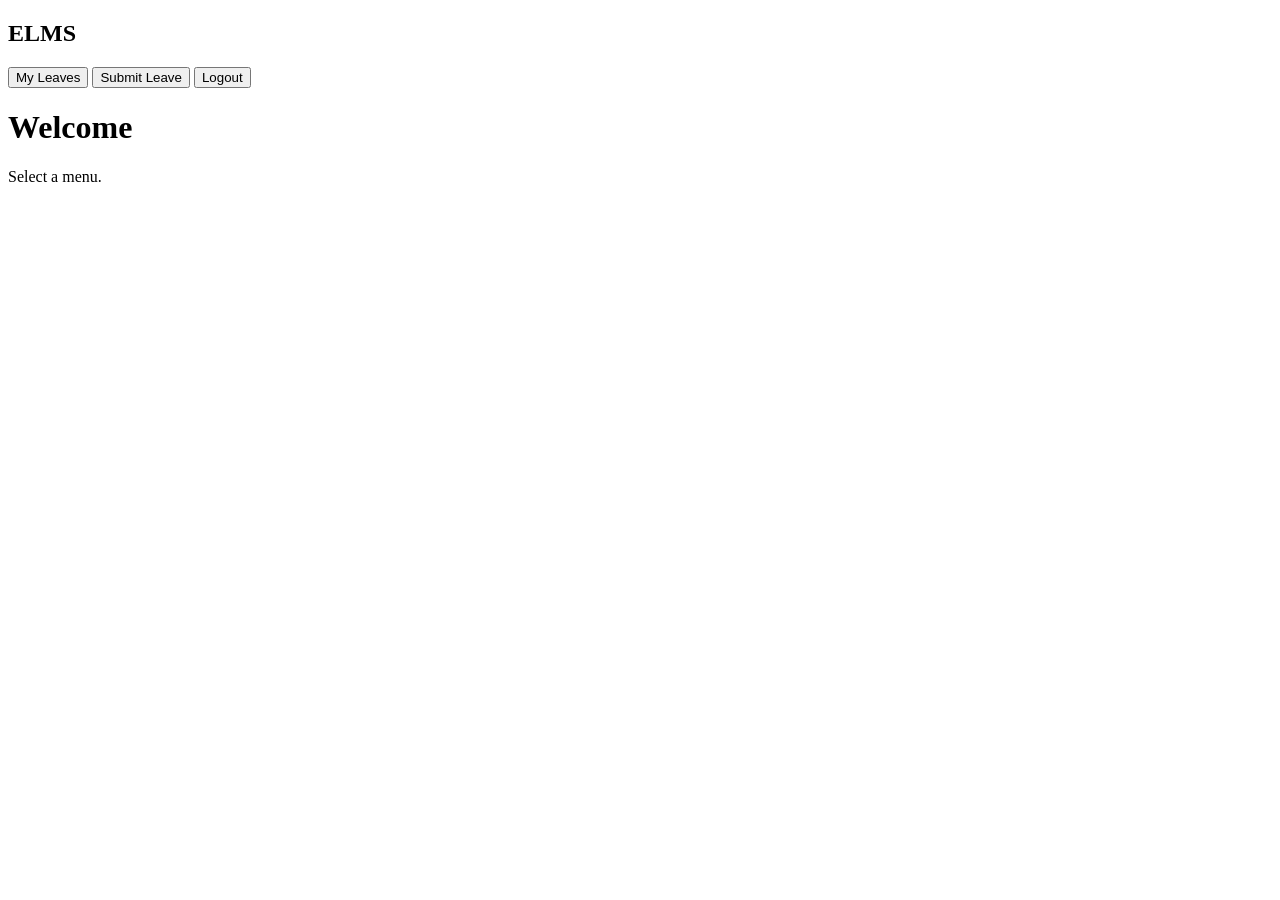
==== elms/src/main/resources/static/dashboard.html @ 824d63b7 "UI v1" ====
<!DOCTYPE html>
<html lang="">

<head>

    <title>Dashboard</title>

    <link rel="stylesheet" href="css/dashboard.css">

</head>

<body>

<div class="sidebar">

    <h2>ELMS</h2>

    <button onclick="showMyLeave()">
        My Leaves
    </button>

    <button onclick="showLeaveForm()">
        Submit Leave
    </button>

    <button id="adminMenu" style="display:none;" onclick="showAllLeave()">
        All Leaves
    </button>

    <button onclick="logout()">
        Logout
    </button>

</div>

<div class="content">

    <h1>Welcome</h1>

    <div id="pageContent">

        Select a menu.

    </div>

</div>

<script src="js/dashboard.js"></script>

</body>

</html>
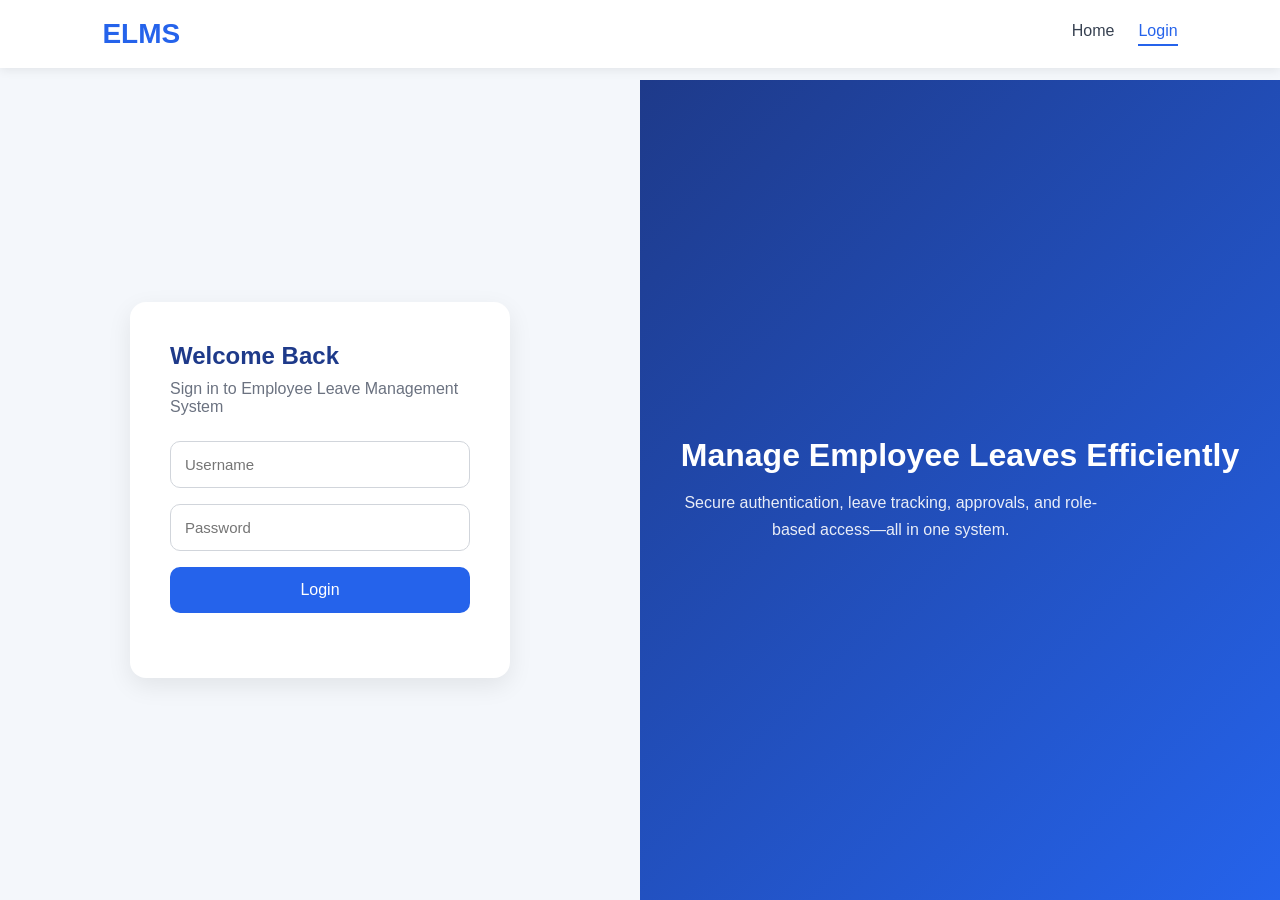
==== commit 9665dac3: "Version 2" ====
--- a/elms/src/main/resources/static/dashboard.html
+++ b/elms/src/main/resources/static/dashboard.html
@@ -1,52 +1,60 @@
 <!DOCTYPE html>
-<html lang="">
+<html lang="en">
+<head>
+    <meta charset="UTF-8">
+    <meta name="viewport" content="width=device-width, initial-scale=1.0">
+    <title>ELMS Dashboard</title>
 
-<head>
-
-    <title>Dashboard</title>
-
-    <link rel="stylesheet" href="css/dashboard.css">
-
+    <link rel="stylesheet" href="elms-frontend/css/dashboard.css">
 </head>
 
 <body>
 
 <div class="sidebar">
 
-    <h2>ELMS</h2>
+    <div class="logo" onclick="goHome()">ELMS</div>
 
-    <button onclick="showMyLeave()">
-        My Leaves
+    <!-- Employee -->
+    <button id="myLeavesBtn" onclick="showMyLeaves()">My Leaves</button>
+    <button id="submitLeaveBtn" onclick="showLeaveForm()">Submit Leave</button>
+
+    <!-- Manager/Admin -->
+    <button id="dashboardBtn" onclick="showDashboard()" style="display:none;">Dashboard</button>
+    <button id="employeeBtn" onclick="loadEmployees()" style="display:none;">Employees</button>
+    <button id="leaveRequestBtn" onclick="loadLeaves()" style="display:none;">Leave Requests</button>
+
+    <!-- Admin only -->
+    <button id="addEmployeeBtn" onclick="showEmployeeForm()" style="display:none;">
+        Add Employee
     </button>
 
-    <button onclick="showLeaveForm()">
-        Submit Leave
-    </button>
-
-    <button id="adminMenu" style="display:none;" onclick="showAllLeave()">
-        All Leaves
-    </button>
-
-    <button onclick="logout()">
-        Logout
-    </button>
+    <button onclick="logout()">Logout</button>
 
 </div>
 
-<div class="content">
+<div class="main">
 
-    <h1>Welcome</h1>
+    <header class="top-bar">
+        <div>
+            <h1 id="welcomeText">Welcome</h1>
+        </div>
+        <div class="user-profile-badge">
+            <div class="person-icon-wrapper small">
+                <svg class="person-icon" viewBox="0 0 24 24" fill="none" stroke="currentColor" stroke-width="2" stroke-linecap="round" stroke-linejoin="round">
+                    <path d="M20 21v-2a4 4 0 0 0-4-4H8a4 4 0 0 0-4 4v2"></path>
+                    <circle cx="12" cy="7" r="4"></circle>
+                </svg>
+            </div>
+            <span id="userRoleBadge" class="user-role-badge">USER</span>
+        </div>
+    </header>
 
-    <div id="pageContent">
-
-        Select a menu.
-
-    </div>
+    <div id="contentArea"></div>
 
 </div>
 
-<script src="js/dashboard.js"></script>
+<script src="elms-frontend/js/dashboard.js"></script>
+<script src="elms-frontend/js/leave.js"></script>
 
 </body>
-
 </html>
--- a/elms/src/main/resources/static/elms-frontend/css/dashboard.css
+++ b/elms/src/main/resources/static/elms-frontend/css/dashboard.css
@@ -0,0 +1,423 @@
+*{
+    margin:0;
+    padding:0;
+    box-sizing:border-box;
+}
+
+body{
+
+    display:flex;
+
+    font-family:Arial, Helvetica, sans-serif;
+
+    background:#f4f7fb;
+}
+
+/* Sidebar */
+
+.sidebar{
+
+    width:230px;
+
+    height:100vh;
+
+    background:#1e3a8a;
+
+    padding:25px;
+
+    color:white;
+
+    position:fixed;
+}
+
+.logo{
+
+    font-size:30px;
+
+    font-weight:bold;
+
+    cursor:pointer;
+
+    margin-bottom:35px;
+}
+
+.sidebar button{
+
+    width:100%;
+
+    padding:12px;
+
+    margin-bottom:12px;
+
+    background:#2563eb;
+
+    border:none;
+
+    color:white;
+
+    border-radius:8px;
+
+    cursor:pointer;
+}
+
+.sidebar button:hover{
+
+    background:#1d4ed8;
+}
+
+/* Main */
+
+.main{
+
+    margin-left:230px;
+
+    flex:1;
+
+    padding:30px;
+}
+
+header{
+
+    margin-bottom:25px;
+}
+
+/* Cards */
+
+.cards{
+
+    display:grid;
+
+    grid-template-columns:repeat(auto-fit,minmax(180px,1fr));
+
+    gap:20px;
+
+    margin-bottom:30px;
+}
+
+.card{
+
+    background:white;
+
+    padding:20px;
+
+    border-radius:12px;
+
+    box-shadow:0 5px 15px rgba(0,0,0,.08);
+
+    text-align:center;
+}
+
+.card h2{
+
+    color:#2563eb;
+}
+
+/* Table */
+
+table{
+
+    width:100%;
+
+    border-collapse:collapse;
+
+    background:white;
+
+    border-radius:12px;
+
+    overflow:hidden;
+
+    box-shadow:0 5px 15px rgba(0,0,0,.08);
+}
+
+th{
+
+    background:#2563eb;
+
+    color:white;
+
+    padding:15px;
+}
+
+td{
+
+    padding:15px;
+
+    border-bottom:1px solid #eee;
+}
+
+/* Form */
+
+.form-card{
+
+    background:white;
+
+    padding:30px;
+
+    border-radius:12px;
+
+    box-shadow:0 5px 15px rgba(0,0,0,.08);
+
+    max-width:600px;
+}
+
+.form-card h2{
+
+    margin-bottom:20px;
+}
+
+.form-card input,
+.form-card select,
+.form-card textarea{
+
+    width:100%;
+
+    padding:12px;
+
+    margin-bottom:15px;
+
+    border:1px solid #ccc;
+
+    border-radius:8px;
+}
+
+.form-card button{
+
+    width:100%;
+
+    padding:14px;
+
+    background:#2563eb;
+
+    border:none;
+
+    color:white;
+
+    border-radius:8px;
+
+    cursor:pointer;
+}
+
+.form-card button:hover{
+
+    background:#1d4ed8;
+}
+
+.status{
+
+    padding:6px 12px;
+
+    border-radius:20px;
+
+    font-size:13px;
+
+    font-weight:bold;
+}
+
+.pending{
+    background:#fff7d6;
+    color:#d97706;
+}
+
+.approved{
+    background:#dcfce7;
+    color:#15803d;
+}
+
+.rejected{
+    background:#fee2e2;
+    color:#dc2626;
+}
+
+/* Action Buttons */
+
+.action-btn{
+    padding:7px 14px;
+    border:none;
+    border-radius:6px;
+    color:white;
+    cursor:pointer;
+    font-size:13px;
+    font-weight:600;
+    margin-right:6px;
+    transition:all 0.2s ease;
+}
+
+.action-btn:hover{
+    opacity:.9;
+    transform: translateY(-1px);
+}
+
+.approve{
+    background:#16a34a;
+}
+
+.reject{
+    background:#dc2626;
+}
+
+.delete,
+.delete-btn{
+    background:#ef4444;
+}
+
+.edit-btn{
+    background:#2563eb;
+}
+
+/* Employee Person Icon & Cell Styling */
+
+.employee-cell{
+    display:flex;
+    align-items:center;
+    gap:12px;
+}
+
+.person-icon-wrapper{
+    width:38px;
+    height:38px;
+    border-radius:50%;
+    background:linear-gradient(135deg, #dbeafe 0%, #bfdbfe 100%);
+    border:1.5px solid #93c5fd;
+    color:#1d4ed8;
+    display:inline-flex;
+    align-items:center;
+    justify-content:center;
+    flex-shrink:0;
+    box-shadow:0 2px 5px rgba(37,99,235,0.15);
+    transition:transform 0.2s;
+}
+
+.person-icon-wrapper:hover{
+    transform:scale(1.08);
+}
+
+.person-icon-wrapper.small{
+    width:30px;
+    height:30px;
+}
+
+.person-icon{
+    width:20px;
+    height:20px;
+}
+
+.person-icon-wrapper.small .person-icon{
+    width:16px;
+    height:16px;
+}
+
+.employee-details{
+    display:flex;
+    flex-direction:column;
+    text-align:left;
+}
+
+.employee-name{
+    font-weight:600;
+    color:#1e293b;
+    font-size:14px;
+}
+
+.employee-subtext{
+    font-size:12px;
+    color:#64748b;
+    margin-top:2px;
+}
+
+.emp-id-badge{
+    display:inline-block;
+    font-family:ui-monospace, SFMono-Regular, Menlo, Monaco, Consolas, monospace;
+    background:#f1f5f9;
+    color:#334155;
+    padding:3px 8px;
+    border-radius:6px;
+    font-size:12px;
+    font-weight:600;
+    border:1px solid #e2e8f0;
+}
+
+/* Status Badges */
+
+.status-badge{
+    display:inline-block;
+    padding:5px 12px;
+    border-radius:20px;
+    font-size:12px;
+    font-weight:700;
+    letter-spacing:0.3px;
+    text-transform:uppercase;
+}
+
+.status-badge.active{
+    background:#dcfce7;
+    color:#15803d;
+    border:1px solid #bbf7d0;
+}
+
+.status-badge.on_leave{
+    background:#fef3c7;
+    color:#b45309;
+    border:1px solid #fde68a;
+}
+
+.status-badge.resigned{
+    background:#f1f5f9;
+    color:#64748b;
+    border:1px solid #cbd5e1;
+}
+
+.status-badge.terminated{
+    background:#fee2e2;
+    color:#b91c1c;
+    border:1px solid #fecaca;
+}
+
+/* Table Header Wrap */
+
+.table-header-wrap{
+    display:flex;
+    align-items:center;
+    justify-content:space-between;
+    margin-bottom:18px;
+}
+
+.count-badge{
+    background:#eff6ff;
+    color:#1d4ed8;
+    border:1px solid #bfdbfe;
+    padding:5px 12px;
+    border-radius:20px;
+    font-size:12px;
+    font-weight:600;
+}
+
+/* Top bar / Header */
+
+.top-bar{
+    display:flex;
+    align-items:center;
+    justify-content:space-between;
+    margin-bottom:25px;
+}
+
+.user-profile-badge{
+    display:flex;
+    align-items:center;
+    gap:10px;
+    background:white;
+    padding:6px 16px 6px 8px;
+    border-radius:30px;
+    box-shadow:0 3px 10px rgba(0,0,0,0.06);
+    border:1px solid #e2e8f0;
+}
+
+.user-role-badge{
+    font-size:11px;
+    font-weight:700;
+    text-transform:uppercase;
+    letter-spacing:0.5px;
+    background:#2563eb;
+    color:white;
+    padding:3px 10px;
+    border-radius:12px;
+}
